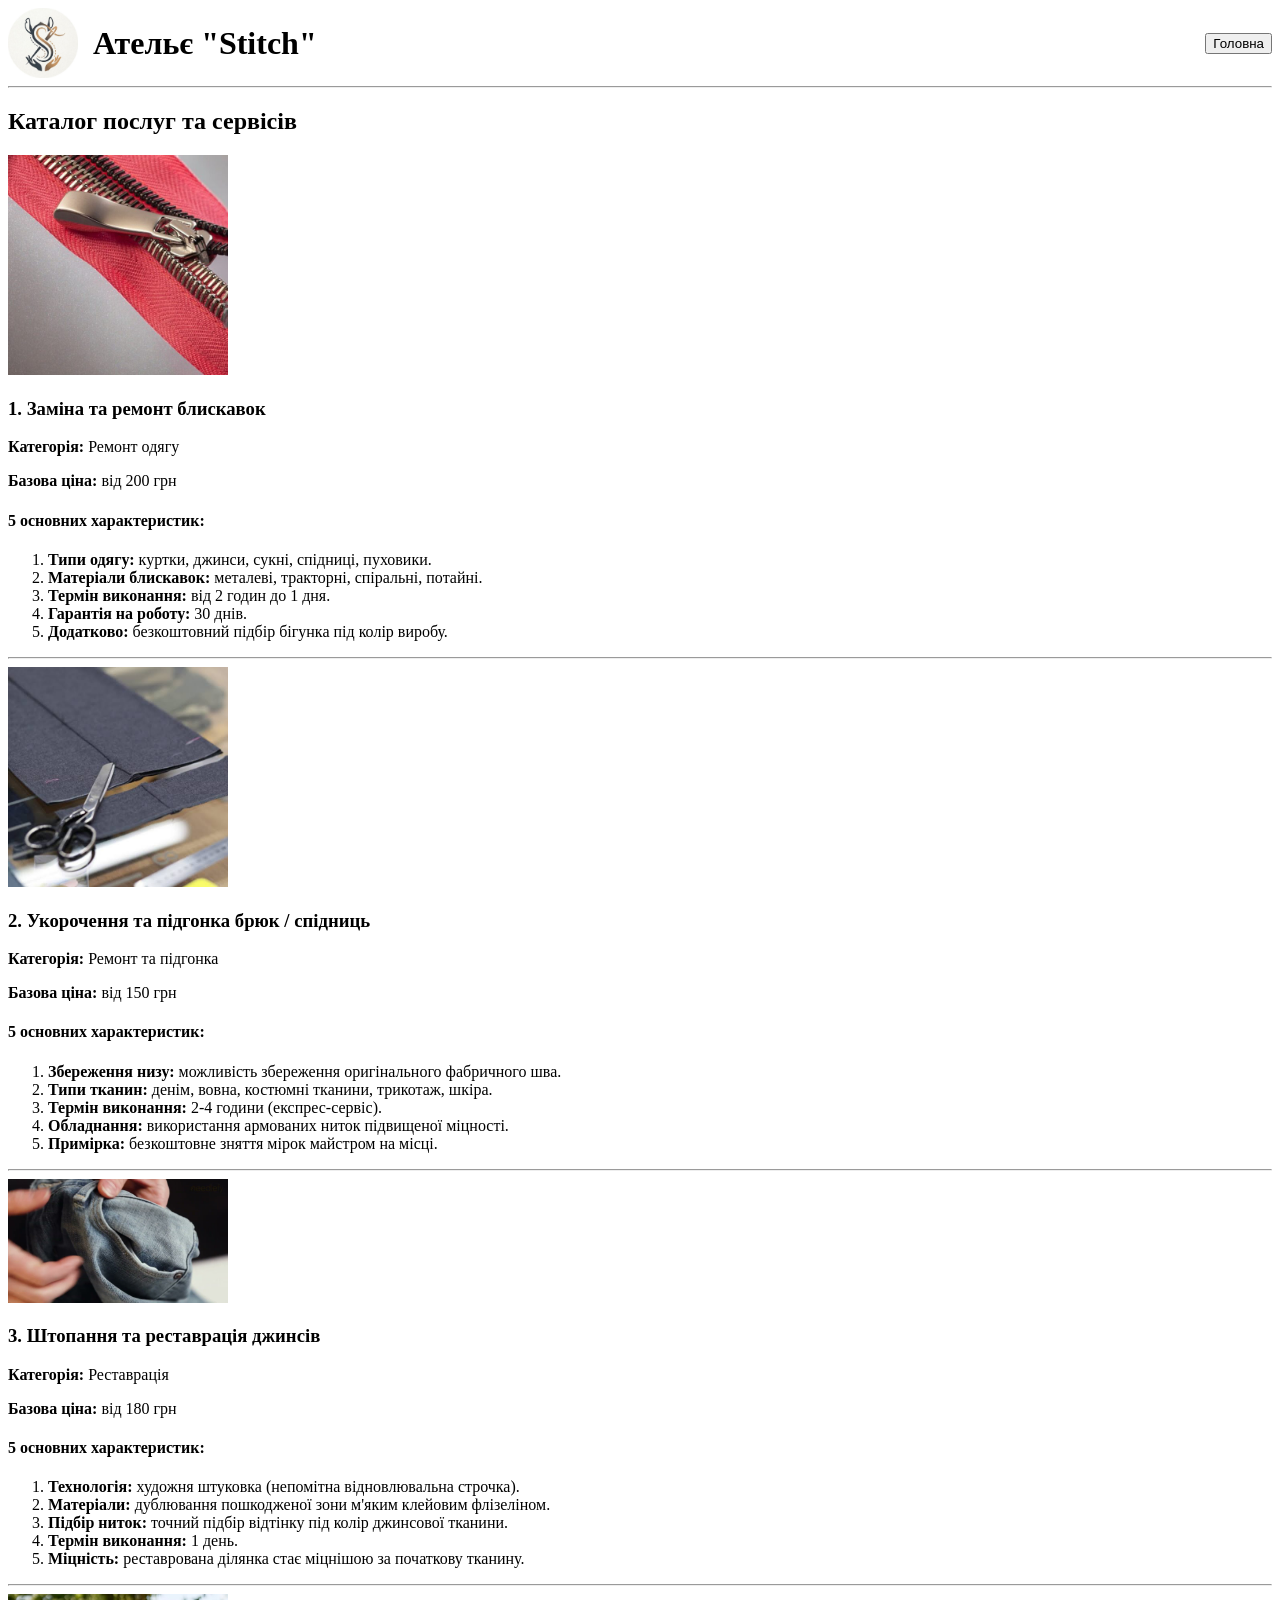
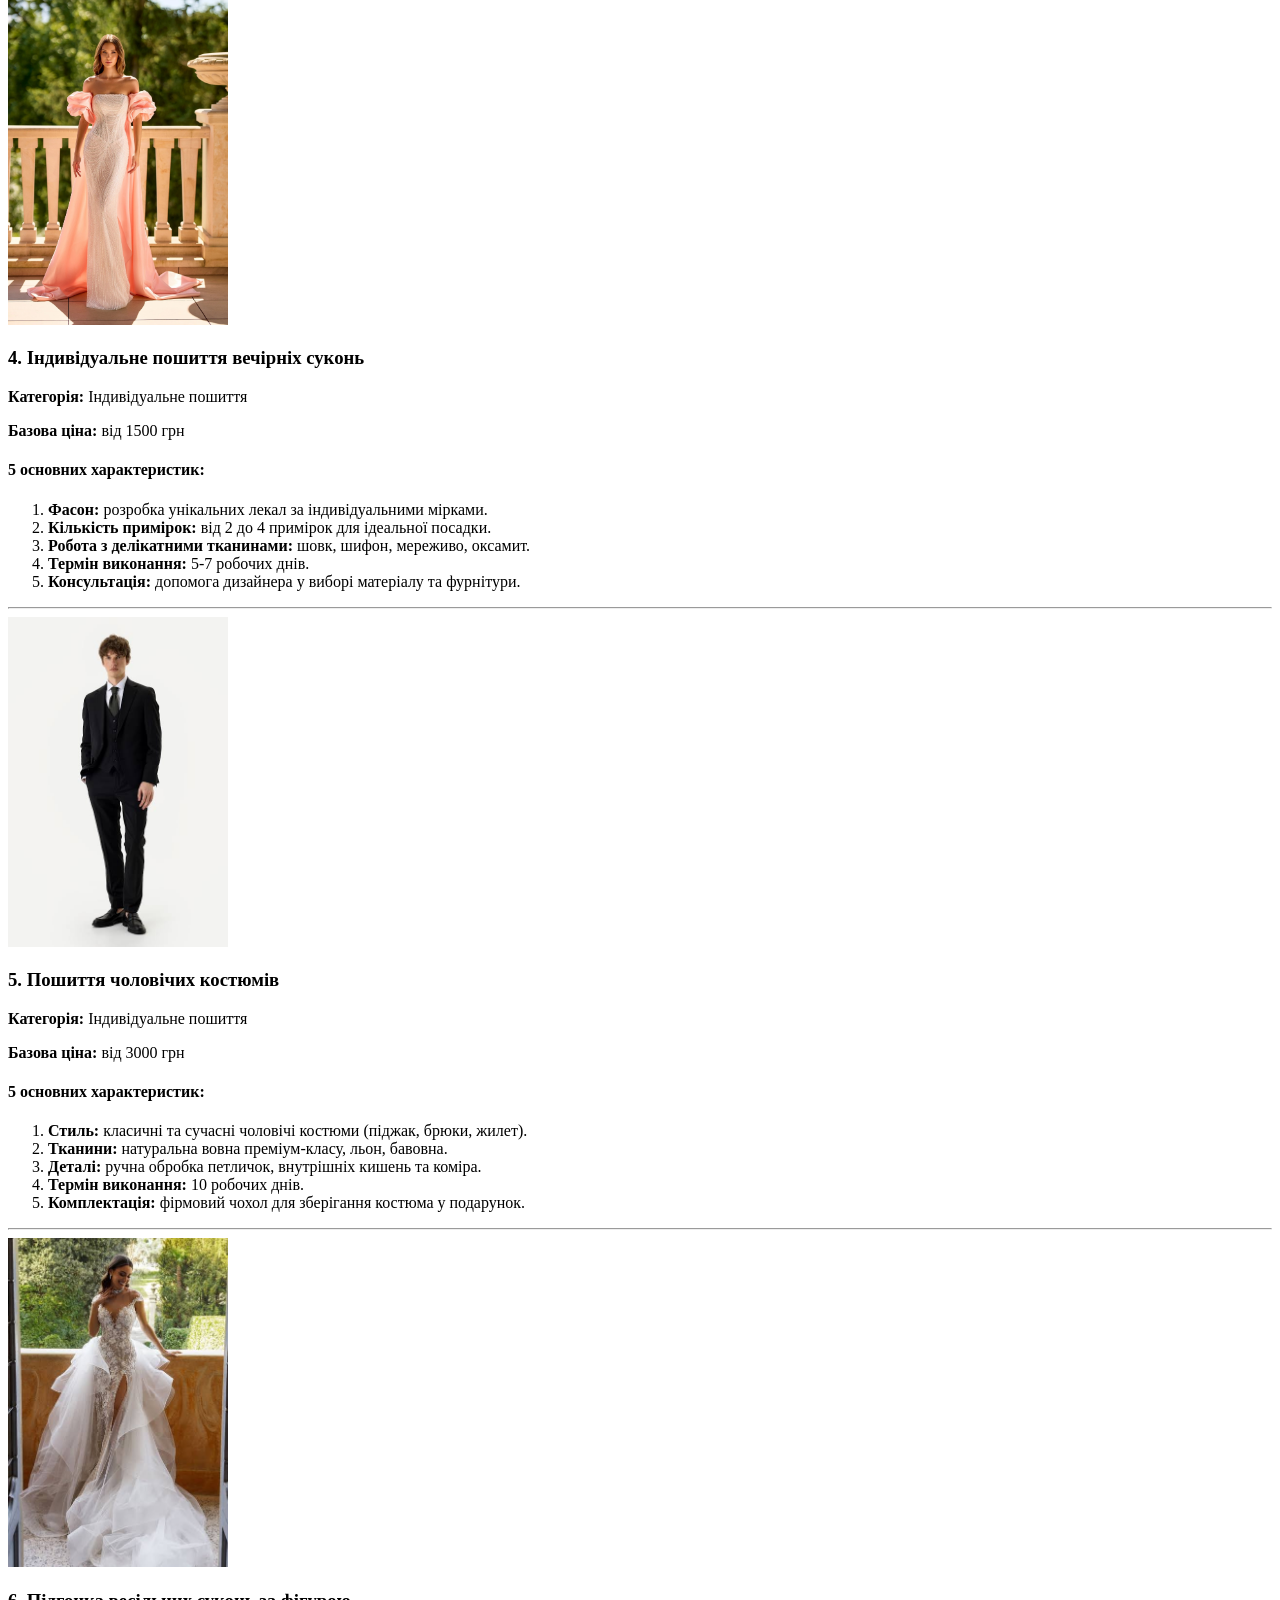
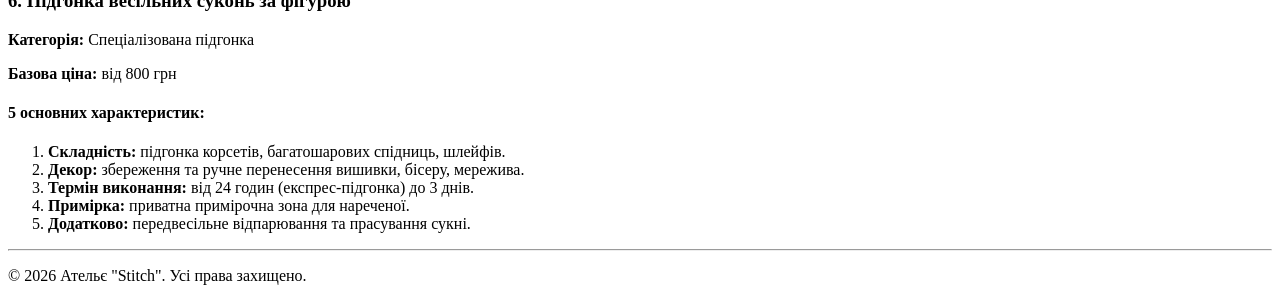
==== catalog.html @ d1802c3e "Initial commit: Lab 1 Atelier Stitch" ====
<!DOCTYPE html>
<html lang="uk">
<head>
    <meta charset="UTF-8">
    <title>Ательє "Stitch" - Каталог</title>
</head>
<body>
    <header style="display: flex; align-items: center; justify-content: space-between;">
        <div style="display: flex; align-items: center; gap: 15px;">
            <img src="logo.jpg" alt="Логотип" width="70" height="70">
            <h1 style="margin: 0;">Ательє "Stitch"</h1>
        </div>

        <div>
            <a href="index.html">
                <button type="button">Головна</button>
            </a>
        </div>
    </header>

    <hr>

    <main>
        <h2>Каталог послуг та сервісів</h2>

        <article>
            <div>
                <img src="service1.jpg" alt="Заміна та ремонт блискавок" width="220">
                <div>
                    <h3>1. Заміна та ремонт блискавок</h3>
                    <p><b>Категорія:</b> Ремонт одягу</p>
                    <p><b>Базова ціна:</b> від 200 грн</p>
                </div>
            </div>

            <h4>5 основних характеристик:</h4>
            <ol>
                <li><b>Типи одягу:</b> куртки, джинси, сукні, спідниці, пуховики.</li>
                <li><b>Матеріали блискавок:</b> металеві, тракторні, спіральні, потайні.</li>
                <li><b>Термін виконання:</b> від 2 годин до 1 дня.</li>
                <li><b>Гарантія на роботу:</b> 30 днів.</li>
                <li><b>Додатково:</b> безкоштовний підбір бігунка під колір виробу.</li>
            </ol>
        </article>
        <hr>

        <article>
            <div>
                <img src="service2.jpg" alt="Укорочення та підгонка брюк" width="220">
                <div>
                    <h3>2. Укорочення та підгонка брюк / спідниць</h3>
                    <p><b>Категорія:</b> Ремонт та підгонка</p>
                    <p><b>Базова ціна:</b> від 150 грн</p>
                </div>
            </div>

            <h4>5 основних характеристик:</h4>
            <ol>
                <li><b>Збереження низу:</b> можливість збереження оригінального фабричного шва.</li>
                <li><b>Типи тканин:</b> денім, вовна, костюмні тканини, трикотаж, шкіра.</li>
                <li><b>Термін виконання:</b> 2-4 години (експрес-сервіс).</li>
                <li><b>Обладнання:</b> використання армованих ниток підвищеної міцності.</li>
                <li><b>Примірка:</b> безкоштовне зняття мірок майстром на місці.</li>
            </ol>
        </article>
        <hr>

        <article>
            <div>
                <img src="service3.jpg" alt="Штопання та реставрація джинсів" width="220">
                <div>
                    <h3>3. Штопання та реставрація джинсів</h3>
                    <p><b>Категорія:</b> Реставрація</p>
                    <p><b>Базова ціна:</b> від 180 грн</p>
                </div>
            </div>

            <h4>5 основних характеристик:</h4>
            <ol>
                <li><b>Технологія:</b> художня штуковка (непомітна відновлювальна строчка).</li>
                <li><b>Матеріали:</b> дублювання пошкодженої зони м'яким клейовим флізеліном.</li>
                <li><b>Підбір ниток:</b> точний підбір відтінку під колір джинсової тканини.</li>
                <li><b>Термін виконання:</b> 1 день.</li>
                <li><b>Міцність:</b> реставрована ділянка стає міцнішою за початкову тканину.</li>
            </ol>
        </article>
        <hr>

        <article>
            <div>
                <img src="service4.jpg" alt="Пошиття вечірніх суконь" width="220">
                <div>
                    <h3>4. Індивідуальне пошиття вечірніх суконь</h3>
                    <p><b>Категорія:</b> Індивідуальне пошиття</p>
                    <p><b>Базова ціна:</b> від 1500 грн</p>
                </div>
            </div>

            <h4>5 основних характеристик:</h4>
            <ol>
                <li><b>Фасон:</b> розробка унікальних лекал за індивідуальними мірками.</li>
                <li><b>Кількість примірок:</b> від 2 до 4 примірок для ідеальної посадки.</li>
                <li><b>Робота з делікатними тканинами:</b> шовк, шифон, мереживо, оксамит.</li>
                <li><b>Термін виконання:</b> 5-7 робочих днів.</li>
                <li><b>Консультація:</b> допомога дизайнера у виборі матеріалу та фурнітури.</li>
            </ol>
        </article>
        <hr>

        <article>
            <div>
                <img src="service5.jpg" alt="Пошиття чоловічих костюмів" width="220">
                <div>
                    <h3>5. Пошиття чоловічих костюмів</h3>
                    <p><b>Категорія:</b> Індивідуальне пошиття</p>
                    <p><b>Базова ціна:</b> від 3000 грн</p>
                </div>
            </div>

            <h4>5 основних характеристик:</h4>
            <ol>
                <li><b>Стиль:</b> класичні та сучасні чоловічі костюми (піджак, брюки, жилет).</li>
                <li><b>Тканини:</b> натуральна вовна преміум-класу, льон, бавовна.</li>
                <li><b>Деталі:</b> ручна обробка петличок, внутрішніх кишень та коміра.</li>
                <li><b>Термін виконання:</b> 10 робочих днів.</li>
                <li><b>Комплектація:</b> фірмовий чохол для зберігання костюма у подарунок.</li>
            </ol>
        </article>
        <hr>

        <article>
            <div>
                <img src="service6.jpg" alt="Підгонка весільних суконь" width="220">
                <div>
                    <h3>6. Підгонка весільних суконь за фігурою</h3>
                    <p><b>Категорія:</b> Спеціалізована підгонка</p>
                    <p><b>Базова ціна:</b> від 800 грн</p>
                </div>
            </div>

            <h4>5 основних характеристик:</h4>
            <ol>
                <li><b>Складність:</b> підгонка корсетів, багатошарових спідниць, шлейфів.</li>
                <li><b>Декор:</b> збереження та ручне перенесення вишивки, бісеру, мережива.</li>
                <li><b>Термін виконання:</b> від 24 годин (експрес-підгонка) до 3 днів.</li>
                <li><b>Примірка:</b> приватна примірочна зона для нареченої.</li>
                <li><b>Додатково:</b> передвесільне відпарювання та прасування сукні.</li>
            </ol>
        </article>
    </main>

    <hr>

    <footer>
        <p>&copy; 2026 Ательє "Stitch". Усі права захищено.</p>
    </footer>

</body>
</html>
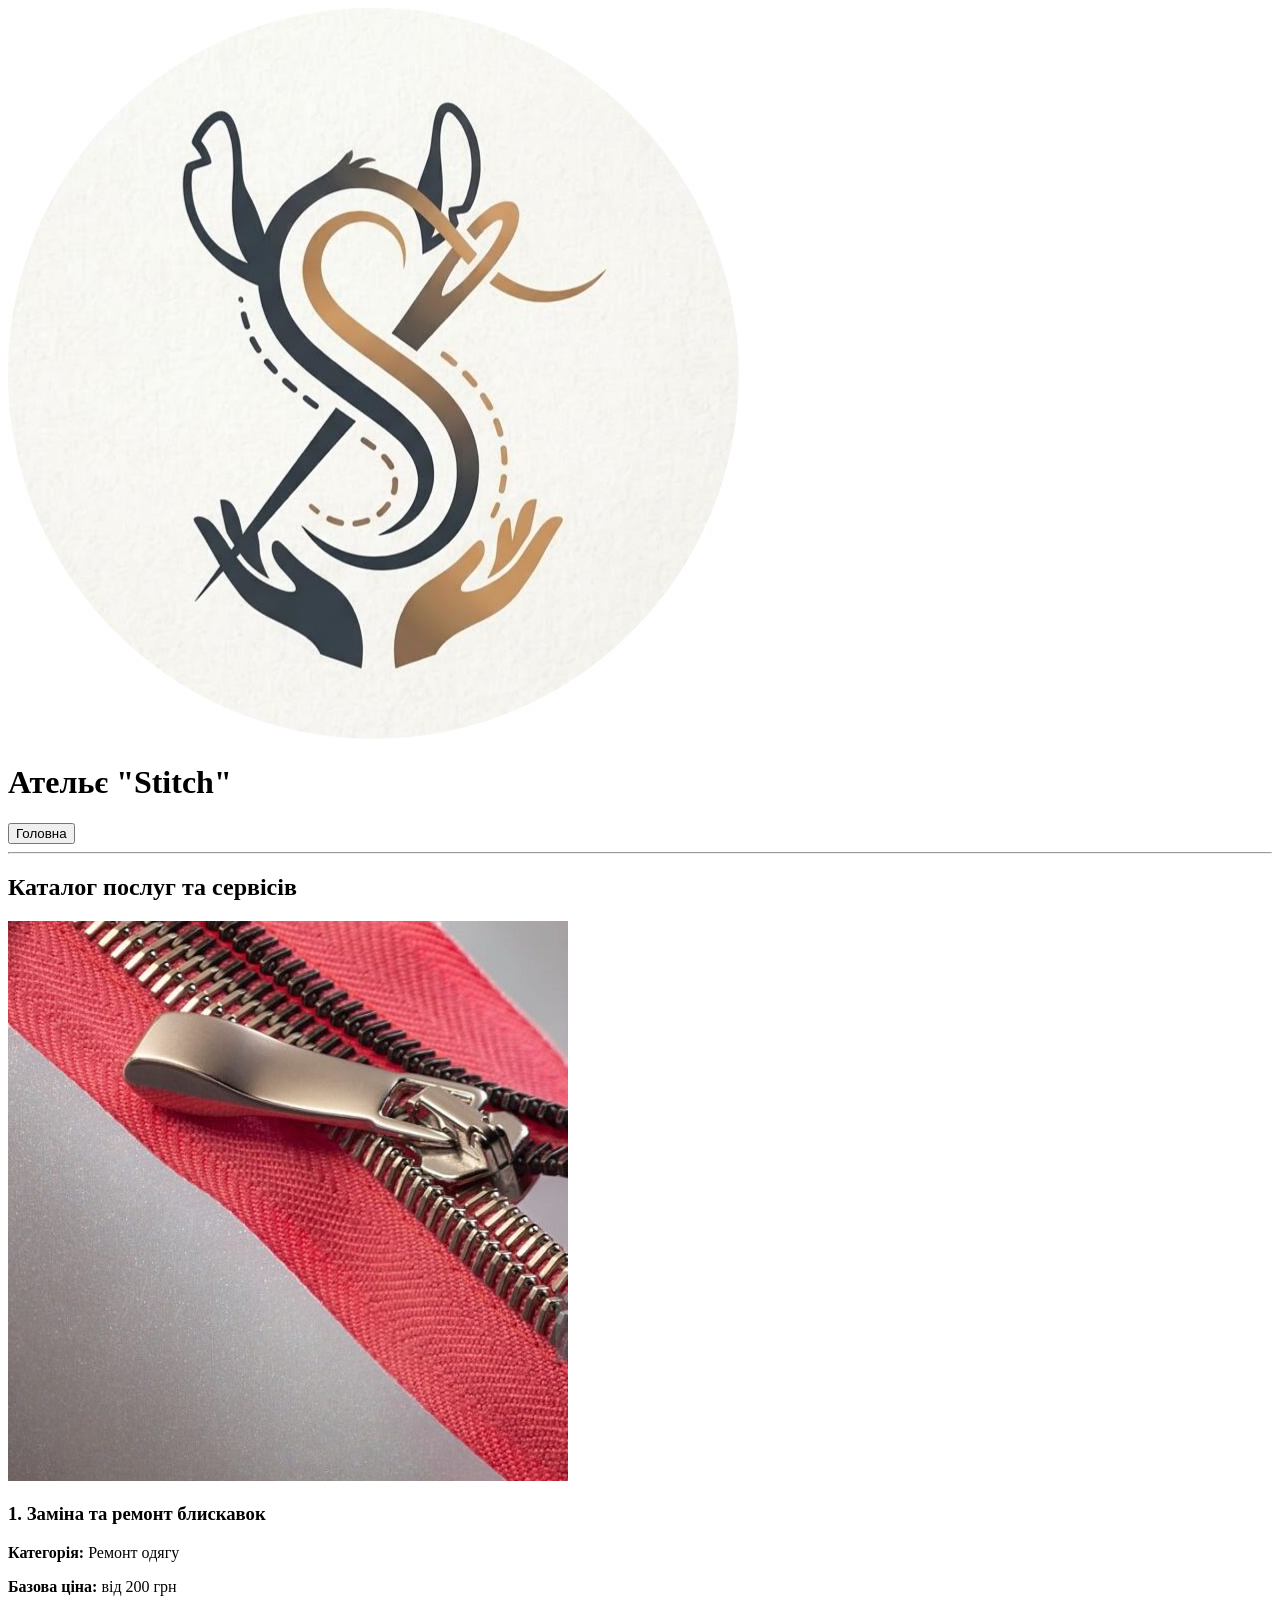
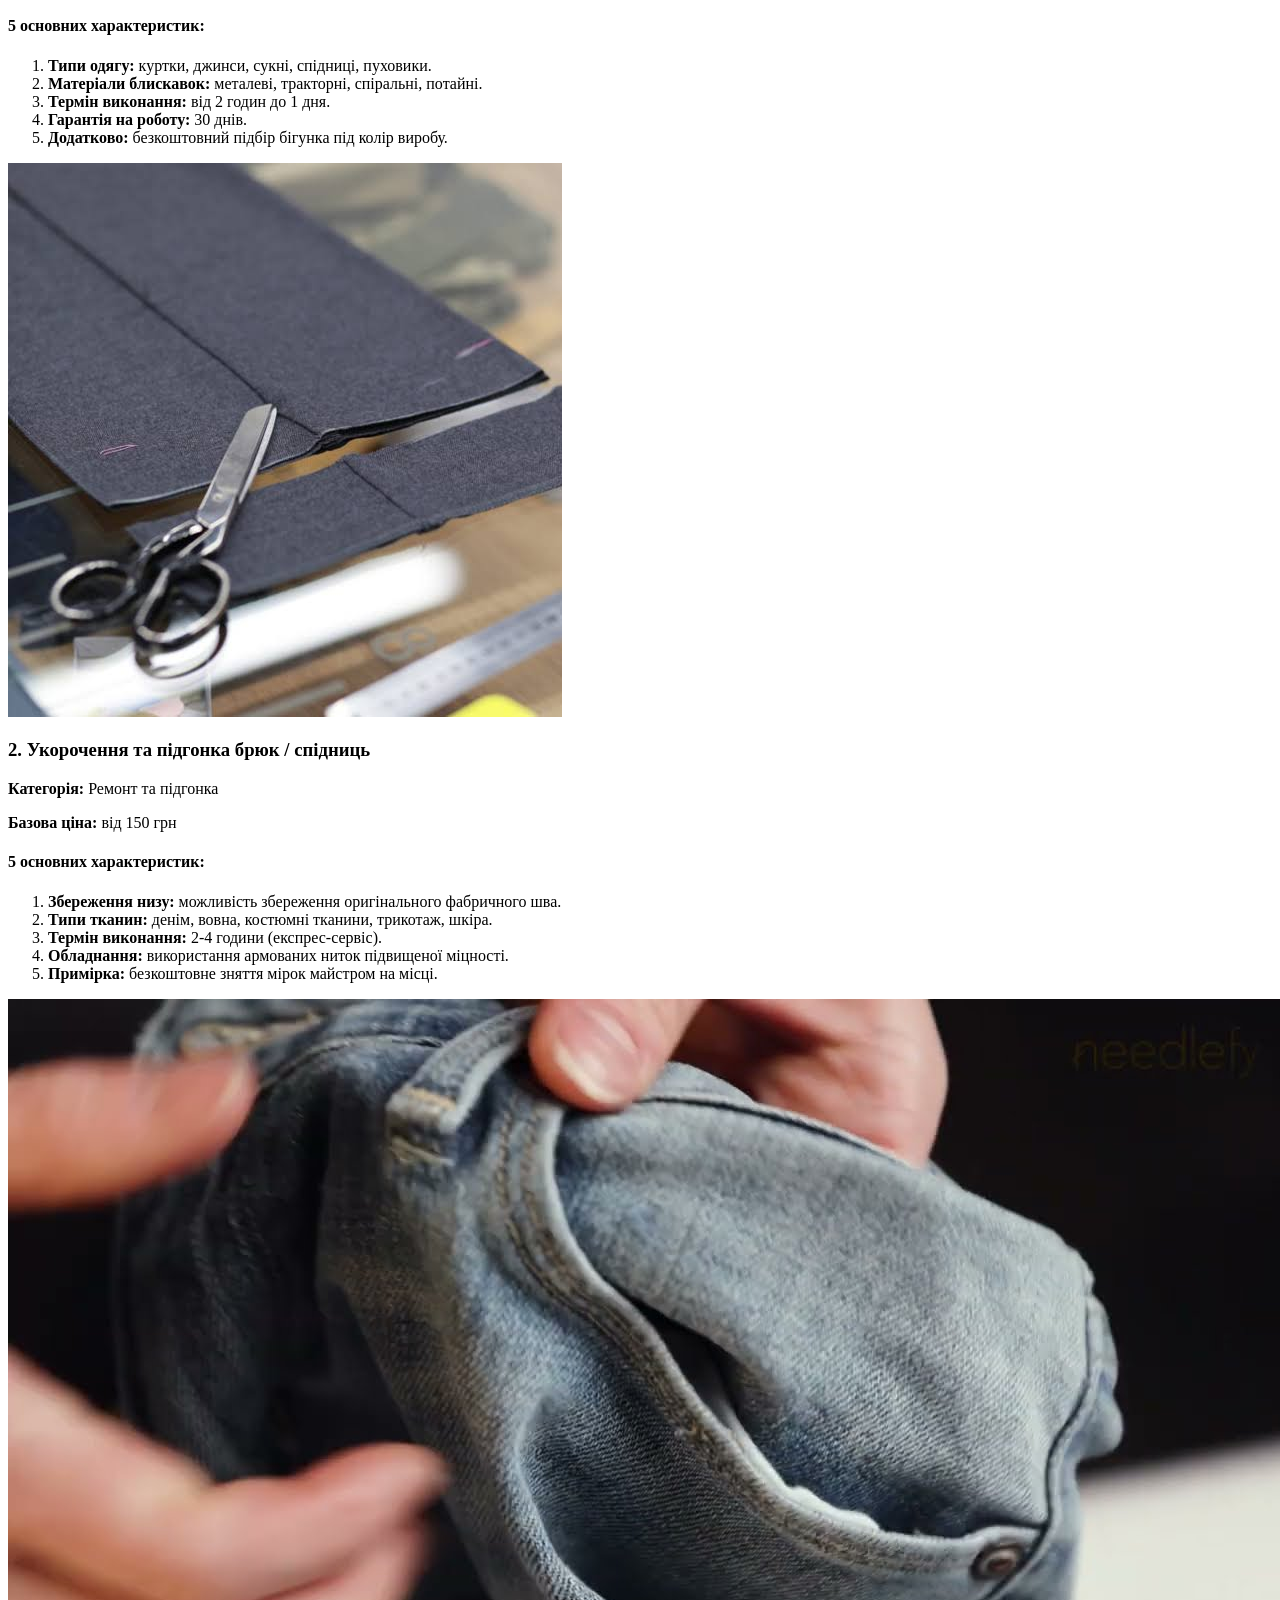
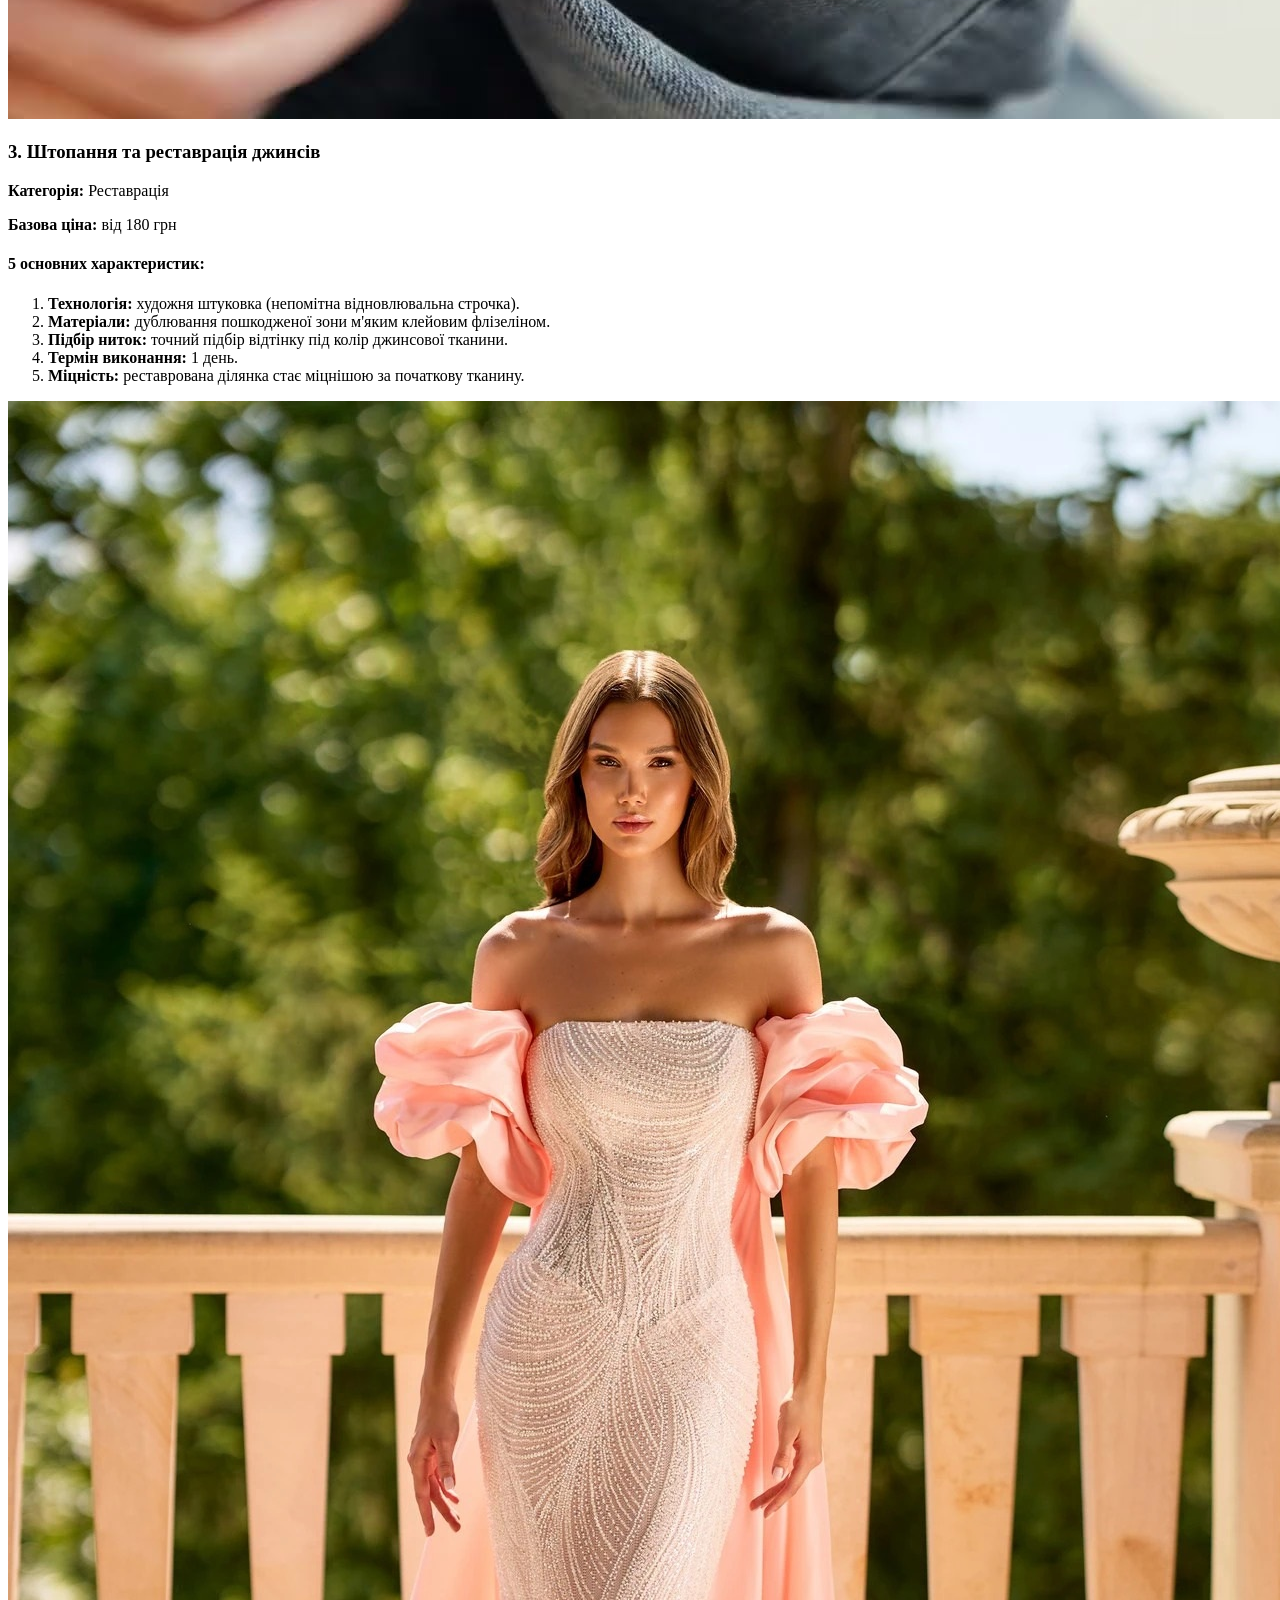
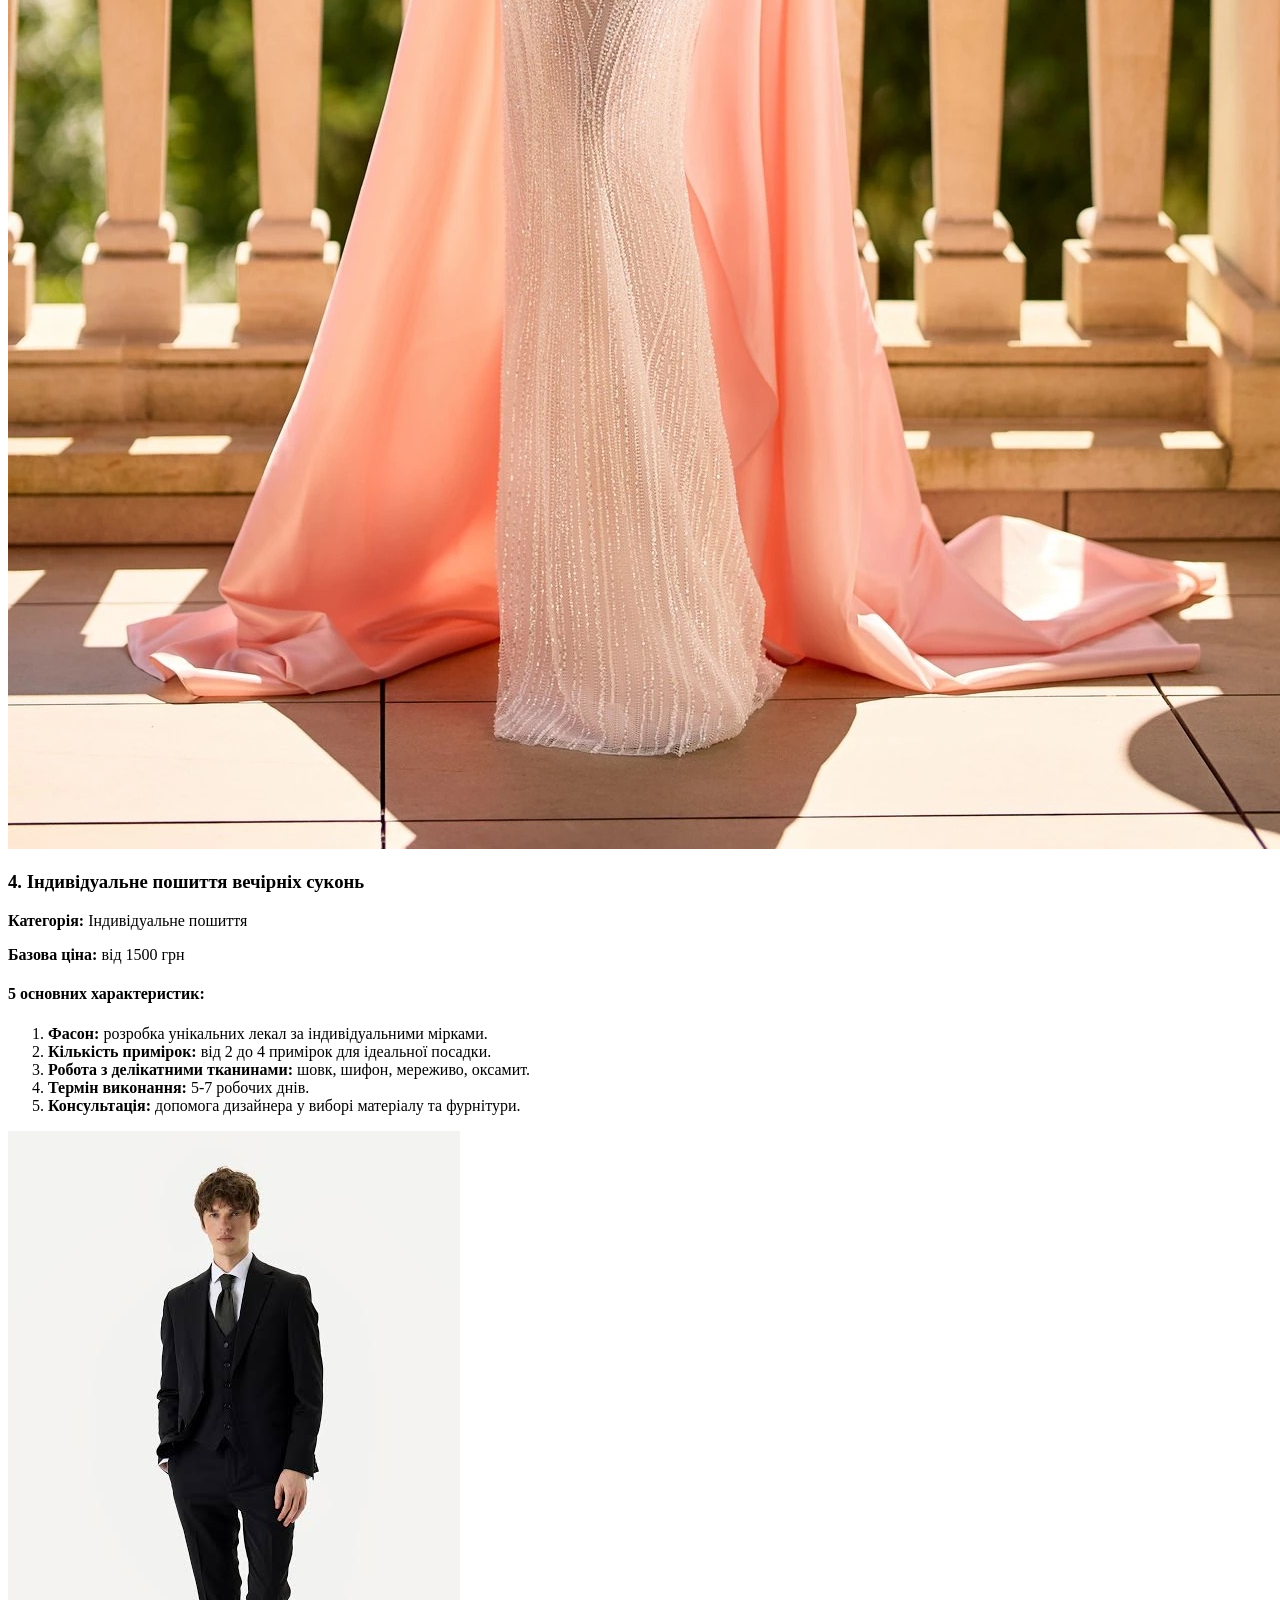
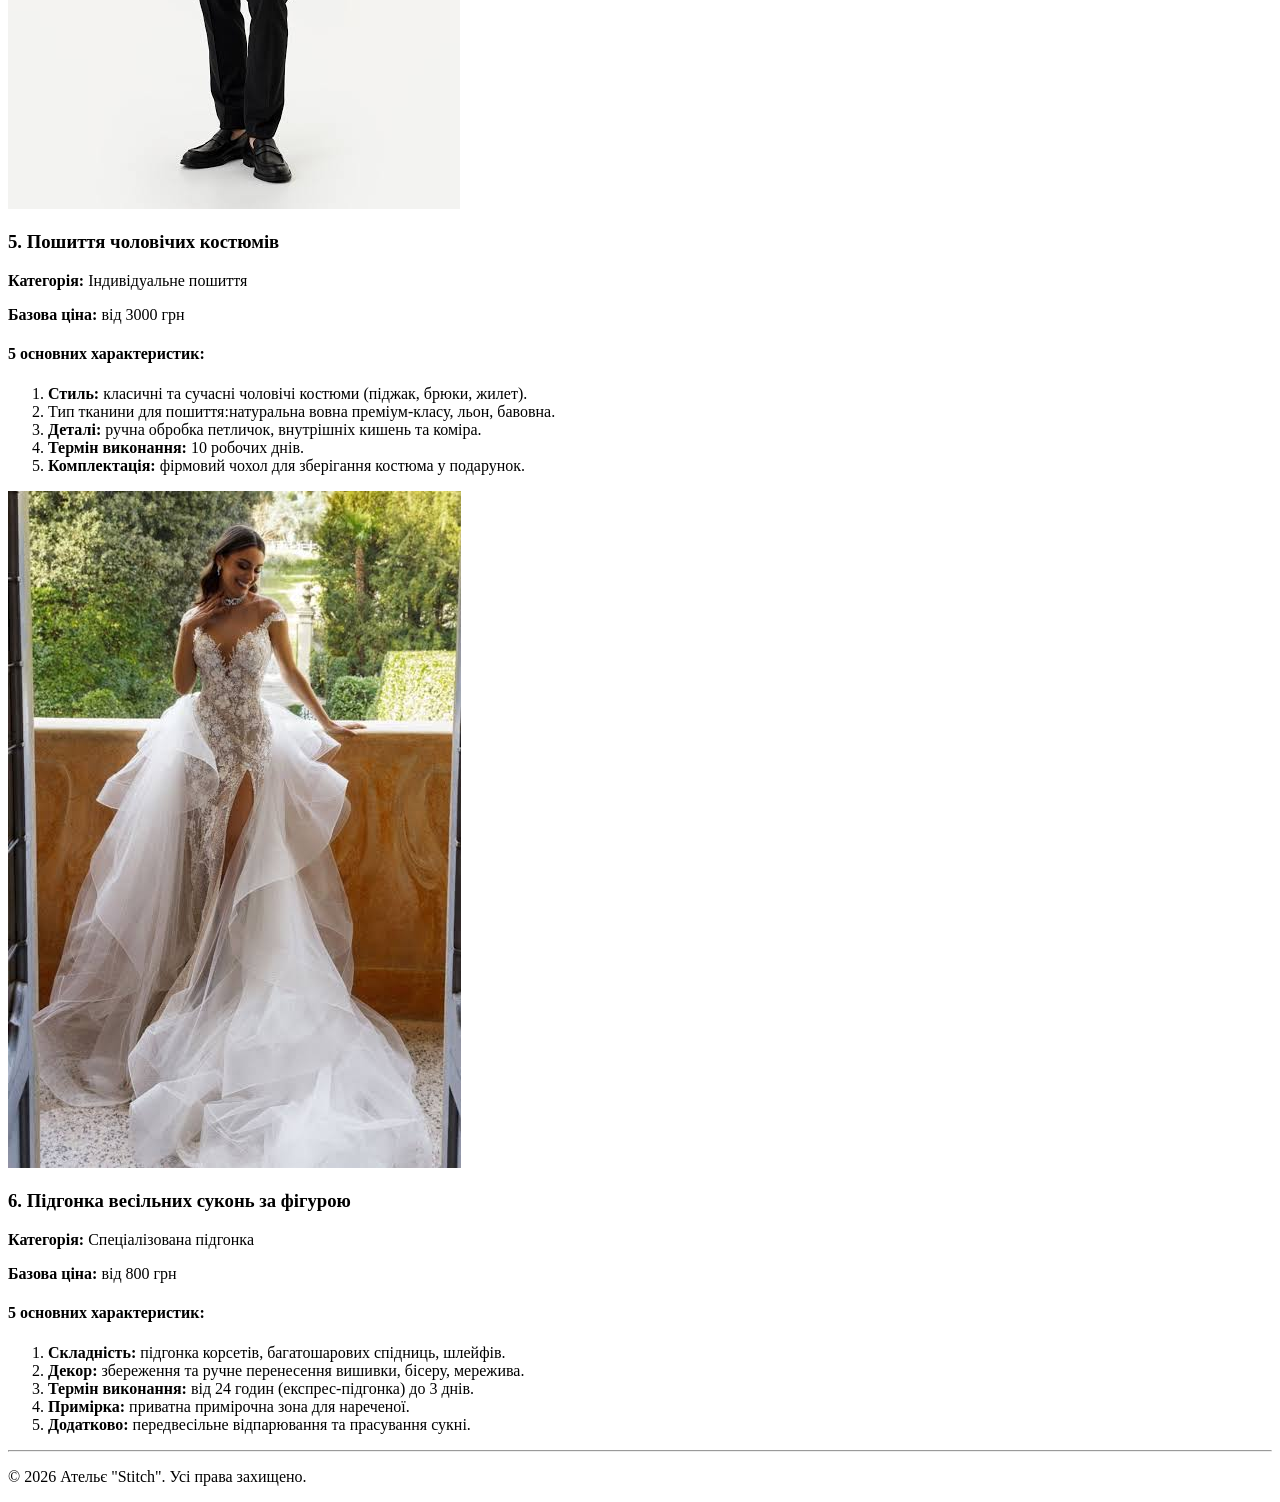
==== commit 04339382: "refactor(html): remove inline styles from HTML files" ====
--- a/catalog.html
+++ b/catalog.html
@@ -3,12 +3,13 @@
 <head>
     <meta charset="UTF-8">
     <title>Ательє "Stitch" - Каталог</title>
+    <link rel="stylesheet" href="style.css">
 </head>
-<body>
-    <header style="display: flex; align-items: center; justify-content: space-between;">
-        <div style="display: flex; align-items: center; gap: 15px;">
-            <img src="logo.jpg" alt="Логотип" width="70" height="70">
-            <h1 style="margin: 0;">Ательє "Stitch"</h1>
+<body class="catalog-page">
+    <header class="catalog-header">
+        <div class="logo-group">
+            <img src="logo.jpg" alt="Логотип" class="header-logo">
+            <h1>Ательє "Stitch"</h1>
         </div>
 
         <div>
@@ -20,15 +21,15 @@
 
     <hr>
 
-    <main>
+    <main class="catalog-main">
         <h2>Каталог послуг та сервісів</h2>
 
-        <article>
-            <div>
-                <img src="service1.jpg" alt="Заміна та ремонт блискавок" width="220">
+        <article class="product-card">
+            <div class="product-header">
+                <img src="service1.jpg" alt="Заміна та ремонт блискавок" class="product-img" tabindex="0">
                 <div>
                     <h3>1. Заміна та ремонт блискавок</h3>
-                    <p><b>Категорія:</b> Ремонт одягу</p>
+                    <p><b>Категорія:</b> <span class="fabric-type">Ремонт одягу</span></p>
                     <p><b>Базова ціна:</b> від 200 грн</p>
                 </div>
             </div>
@@ -42,14 +43,13 @@
                 <li><b>Додатково:</b> безкоштовний підбір бігунка під колір виробу.</li>
             </ol>
         </article>
-        <hr>
 
-        <article>
-            <div>
-                <img src="service2.jpg" alt="Укорочення та підгонка брюк" width="220">
+        <article class="product-card">
+            <div class="product-header">
+                <img src="service2.jpg" alt="Укорочення та підгонка брюк" class="product-img" tabindex="0">
                 <div>
                     <h3>2. Укорочення та підгонка брюк / спідниць</h3>
-                    <p><b>Категорія:</b> Ремонт та підгонка</p>
+                    <p><b>Категорія:</b> <span class="fabric-type">Ремонт та підгонка</span></p>
                     <p><b>Базова ціна:</b> від 150 грн</p>
                 </div>
             </div>
@@ -63,14 +63,13 @@
                 <li><b>Примірка:</b> безкоштовне зняття мірок майстром на місці.</li>
             </ol>
         </article>
-        <hr>
 
-        <article>
-            <div>
-                <img src="service3.jpg" alt="Штопання та реставрація джинсів" width="220">
+        <article class="product-card">
+            <div class="product-header">
+                <img src="service3.jpg" alt="Штопання та реставрація джинсів" class="product-img" tabindex="0">
                 <div>
                     <h3>3. Штопання та реставрація джинсів</h3>
-                    <p><b>Категорія:</b> Реставрація</p>
+                    <p><b>Категорія:</b> <span class="fabric-type">Реставрація</span></p>
                     <p><b>Базова ціна:</b> від 180 грн</p>
                 </div>
             </div>
@@ -84,14 +83,13 @@
                 <li><b>Міцність:</b> реставрована ділянка стає міцнішою за початкову тканину.</li>
             </ol>
         </article>
-        <hr>
 
-        <article>
-            <div>
-                <img src="service4.jpg" alt="Пошиття вечірніх суконь" width="220">
+        <article class="product-card">
+            <div class="product-header">
+                <img src="service4.jpg" alt="Пошиття вечірніх суконь" class="product-img" tabindex="0">
                 <div>
                     <h3>4. Індивідуальне пошиття вечірніх суконь</h3>
-                    <p><b>Категорія:</b> Індивідуальне пошиття</p>
+                    <p><b>Категорія:</b> <span class="fabric-type">Індивідуальне пошиття</span></p>
                     <p><b>Базова ціна:</b> від 1500 грн</p>
                 </div>
             </div>
@@ -105,14 +103,13 @@
                 <li><b>Консультація:</b> допомога дизайнера у виборі матеріалу та фурнітури.</li>
             </ol>
         </article>
-        <hr>
 
-        <article>
-            <div>
-                <img src="service5.jpg" alt="Пошиття чоловічих костюмів" width="220">
+        <article class="product-card">
+            <div class="product-header">
+                <img src="service5.jpg" alt="Пошиття чоловічих костюмів" class="product-img" tabindex="0">
                 <div>
                     <h3>5. Пошиття чоловічих костюмів</h3>
-                    <p><b>Категорія:</b> Індивідуальне пошиття</p>
+                    <p><b>Категорія:</b> <span class="fabric-type">Індивідуальне пошиття</span></p>
                     <p><b>Базова ціна:</b> від 3000 грн</p>
                 </div>
             </div>
@@ -120,20 +117,19 @@
             <h4>5 основних характеристик:</h4>
             <ol>
                 <li><b>Стиль:</b> класичні та сучасні чоловічі костюми (піджак, брюки, жилет).</li>
-                <li><b>Тканини:</b> натуральна вовна преміум-класу, льон, бавовна.</li>
+                <li><span class="fabric-type">Тип тканини для пошиття:</span>натуральна вовна преміум-класу, льон, бавовна. </li>
                 <li><b>Деталі:</b> ручна обробка петличок, внутрішніх кишень та коміра.</li>
                 <li><b>Термін виконання:</b> 10 робочих днів.</li>
                 <li><b>Комплектація:</b> фірмовий чохол для зберігання костюма у подарунок.</li>
             </ol>
         </article>
-        <hr>
 
-        <article>
-            <div>
-                <img src="service6.jpg" alt="Підгонка весільних суконь" width="220">
+        <article class="product-card">
+            <div class="product-header">
+                <img src="service6.jpg" alt="Підгонка весільних суконь" class="product-img" tabindex="0">
                 <div>
                     <h3>6. Підгонка весільних суконь за фігурою</h3>
-                    <p><b>Категорія:</b> Спеціалізована підгонка</p>
+                    <p><b>Категорія:</b> <span class="fabric-type">Спеціалізована підгонка</span></p>
                     <p><b>Базова ціна:</b> від 800 грн</p>
                 </div>
             </div>
@@ -154,6 +150,5 @@
     <footer>
         <p>&copy; 2026 Ательє "Stitch". Усі права захищено.</p>
     </footer>
-
 </body>
 </html>
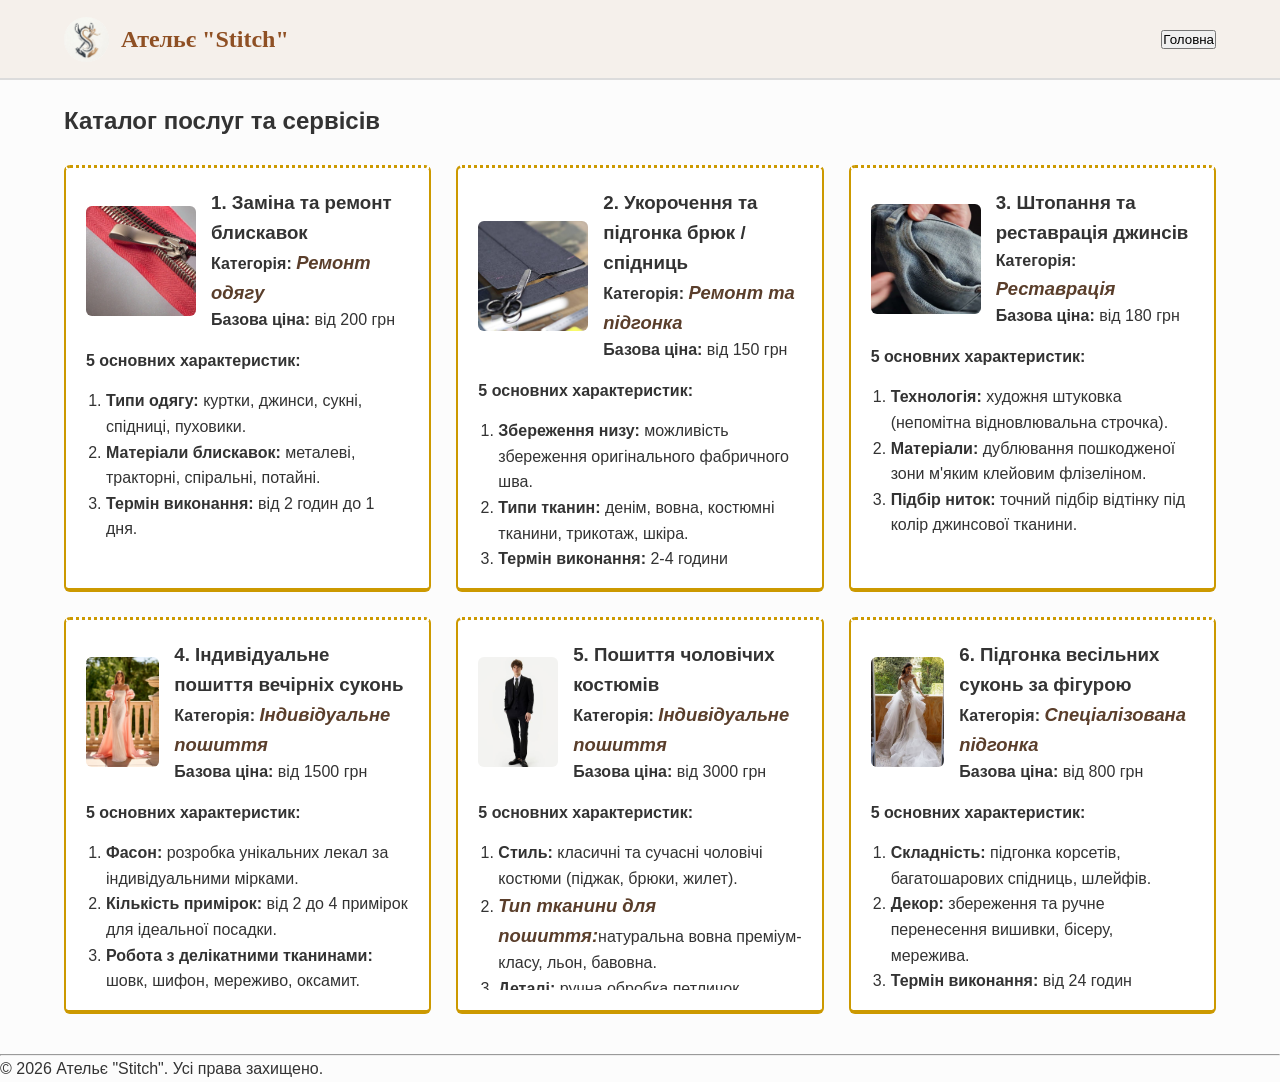
==== commit e82b8e05: "Refactor: чистка коментарів у style.css та script.js, оновлення index.html та feedback.html" ====
--- a/catalog.html
+++ b/catalog.html
@@ -35,7 +35,7 @@
             </div>
 
             <h4>5 основних характеристик:</h4>
-            <ol>
+            <ol class="characteristics-list">
                 <li><b>Типи одягу:</b> куртки, джинси, сукні, спідниці, пуховики.</li>
                 <li><b>Матеріали блискавок:</b> металеві, тракторні, спіральні, потайні.</li>
                 <li><b>Термін виконання:</b> від 2 годин до 1 дня.</li>
@@ -55,7 +55,7 @@
             </div>
 
             <h4>5 основних характеристик:</h4>
-            <ol>
+            <ol class="characteristics-list">
                 <li><b>Збереження низу:</b> можливість збереження оригінального фабричного шва.</li>
                 <li><b>Типи тканин:</b> денім, вовна, костюмні тканини, трикотаж, шкіра.</li>
                 <li><b>Термін виконання:</b> 2-4 години (експрес-сервіс).</li>
@@ -75,7 +75,7 @@
             </div>
 
             <h4>5 основних характеристик:</h4>
-            <ol>
+            <ol class="characteristics-list">
                 <li><b>Технологія:</b> художня штуковка (непомітна відновлювальна строчка).</li>
                 <li><b>Матеріали:</b> дублювання пошкодженої зони м'яким клейовим флізеліном.</li>
                 <li><b>Підбір ниток:</b> точний підбір відтінку під колір джинсової тканини.</li>
@@ -95,7 +95,7 @@
             </div>
 
             <h4>5 основних характеристик:</h4>
-            <ol>
+            <ol class="characteristics-list">
                 <li><b>Фасон:</b> розробка унікальних лекал за індивідуальними мірками.</li>
                 <li><b>Кількість примірок:</b> від 2 до 4 примірок для ідеальної посадки.</li>
                 <li><b>Робота з делікатними тканинами:</b> шовк, шифон, мереживо, оксамит.</li>
@@ -115,7 +115,7 @@
             </div>
 
             <h4>5 основних характеристик:</h4>
-            <ol>
+            <ol class="characteristics-list">
                 <li><b>Стиль:</b> класичні та сучасні чоловічі костюми (піджак, брюки, жилет).</li>
                 <li><span class="fabric-type">Тип тканини для пошиття:</span>натуральна вовна преміум-класу, льон, бавовна. </li>
                 <li><b>Деталі:</b> ручна обробка петличок, внутрішніх кишень та коміра.</li>
@@ -135,7 +135,7 @@
             </div>
 
             <h4>5 основних характеристик:</h4>
-            <ol>
+            <ol class="characteristics-list">
                 <li><b>Складність:</b> підгонка корсетів, багатошарових спідниць, шлейфів.</li>
                 <li><b>Декор:</b> збереження та ручне перенесення вишивки, бісеру, мережива.</li>
                 <li><b>Термін виконання:</b> від 24 годин (експрес-підгонка) до 3 днів.</li>
--- a/style.css
+++ b/style.css
@@ -0,0 +1,274 @@
+* {
+    box-sizing: border-box;
+    margin: 0;
+    padding: 0;
+}
+
+body {
+    font-family: Arial, sans-serif;
+    line-height: 1.6;
+    color: #333333;
+    background-color: #fcfcfc;
+}
+
+
+.site-header,
+.catalog-header {
+    top: 0;
+    left: 0;
+    width: 100%;
+    height: 80px;
+    background-color: rgb(245, 240, 235);
+    display: flex;
+    align-items: center;
+    justify-content: space-between;
+    padding: 0 5%;
+    border-bottom: 2px solid #dcdcdc;
+}
+
+.site-header {
+    position: absolute;
+    z-index: 100;
+}
+
+.catalog-header {
+    position: fixed;
+    z-index: 100;
+}
+
+.logo-group {
+    display: flex;
+    align-items: center;
+    gap: 12px;
+}
+
+.header-logo {
+    width: 45px;
+    height: 45px;
+    border-radius: 50%;
+    object-fit: cover;
+}
+
+.logo-group h1 {
+    font-family: Georgia, serif;
+    font-size: 1.5rem;
+    color: hsl(25, 60%, 35%);
+}
+
+.catalog-header button:active {
+    color: #076a07;
+}
+
+
+nav {
+    margin-top: 90px;
+    padding: 10px 5%;
+}
+
+nav ul {
+    display: flex;
+    list-style: none;
+    gap: 20px;
+}
+
+nav a,
+aside a {
+    text-decoration: none;
+    color: #444444;
+    font-weight: bold;
+}
+
+/*index.html*/
+.goal-section {
+    margin: 0;
+    padding: 35px 25px;
+    background-color: #ffffff;
+    border: 1px solid #e2e2e2;
+}
+
+.goal-title::before {
+    content: "🧵 ";
+    font-size: 1.8rem;
+}
+
+.services-section {
+    margin: 30px auto;
+    width: 90%;
+    transition: transform 0.4s ease;
+}
+
+.services-section:hover {
+    transform: translateY(2vh);
+}
+
+.services-table {
+    width: 100%;
+    border-collapse: collapse;
+    background-color: #ffffff;
+    margin-top: 15px;
+}
+
+.services-table th,
+.services-table td {
+    border: 1px solid #cccccc;
+    padding: 12px;
+    text-align: left;
+}
+
+.services-table thead {
+    position: sticky;
+    top: 0;
+    z-index: 10;
+}
+
+.services-table th {
+    background-color: #f2ebe4;
+}
+
+.contacts-block {
+    margin: 30px auto;
+    padding: 20px;
+    width: 90%;
+    background-color: #fff9f3;
+    border-left: 5px solid #d4a373;
+    transition: font-size 0.4s ease 2s;
+    font-size: 1rem;
+}
+
+.contacts-block:hover {
+    font-size: 1.2rem;
+}
+
+/*catalog.html*/
+.catalog-main {
+    padding-top: 100px;
+    display: grid;
+    grid-template-columns: repeat(auto-fit, minmax(300px, 1fr));
+    gap: 25px;
+    padding-left: 5%;
+    padding-right: 5%;
+    padding-bottom: 40px;
+}
+
+.catalog-main > h2 {
+    grid-column: 1 / -1;
+}
+
+.product-card {
+    background-color: #ffffff;
+    padding: 20px;
+    border-top: 3px dotted #cc9900;
+    border-bottom: 4px solid #cc9900;
+    border-left: 2px solid #cc9900;
+    border-right: 2px solid #cc9900;
+    border-radius: 6px;
+    display: flex;
+    flex-direction: column;
+    gap: 15px;
+}
+
+.product-header {
+    display: flex;
+    gap: 15px;
+    align-items: center;
+}
+
+.product-img {
+    width: 110px;
+    height: 110px;
+    object-fit: cover;
+    border-radius: 6px;
+    transition: filter 0.5s ease, transform 0.5s ease, border-radius 0.5s ease;
+}
+
+.product-img:focus,
+.product-img:hover {
+    filter: grayscale(100%);
+    transform: scale(1.05);
+    border-radius: 16px;
+}
+
+.fabric-type {
+    font-weight: bold;
+    font-size: 1.15rem;
+    font-style: italic;
+    color: #5a3e2b;
+}
+
+.characteristics-list {
+    max-height: 150px;
+    overflow-y: auto;
+    padding-left: 20px;
+}
+
+/*feedback.html*/
+/* Відступ під абсолютну шапку*/
+.feedback-main {
+    margin-top: 100px;
+    padding: 20px 5%;
+}
+
+/*контейнери (форма та fieldset) */
+.feedback-form {
+    display: flex;
+    flex-flow: column nowrap;         /* flex-direction + flex-wrap */
+    justify-content: center;
+    align-items: center;
+    gap: 15px;
+    max-width: 600px;
+    margin: 0 auto;
+}
+
+.form-fieldset {
+    display: flex;
+    flex-flow: row wrap;
+    justify-content: space-between;
+    align-content: space-around;
+    gap: 15px;
+    padding: 15px;
+    width: 100%;
+}
+
+/* елменти (гнучкі блоки та кнопки) */
+.form-row {
+    flex-grow: 1;           
+    flex-shrink: 1;   
+    flex-basis: 160px; 
+}
+
+.feedback-form > p:last-child {
+    display: flex;
+    gap: 10px;
+    align-self: flex-end;
+    order: 5; 
+}
+
+
+.form-input, .form-textarea {
+    width: 100%;
+    padding: 6px;
+}
+
+button[class*="btn"] {
+    padding: 8px 15px;
+    border-radius: 4px;
+    cursor: pointer;
+}
+
+.btn-submit {
+    background-color: hsl(111, 60%, 35%);
+    color: #ffffff;
+}
+
+.btn-submit:hover {
+    background-color: #32702c;
+}
+
+.btn-reset {
+    background-color: #e0e0e0;
+    color: #333333;
+}
+
+.btn-reset:hover {
+    background-color: #cccccc;
+}
